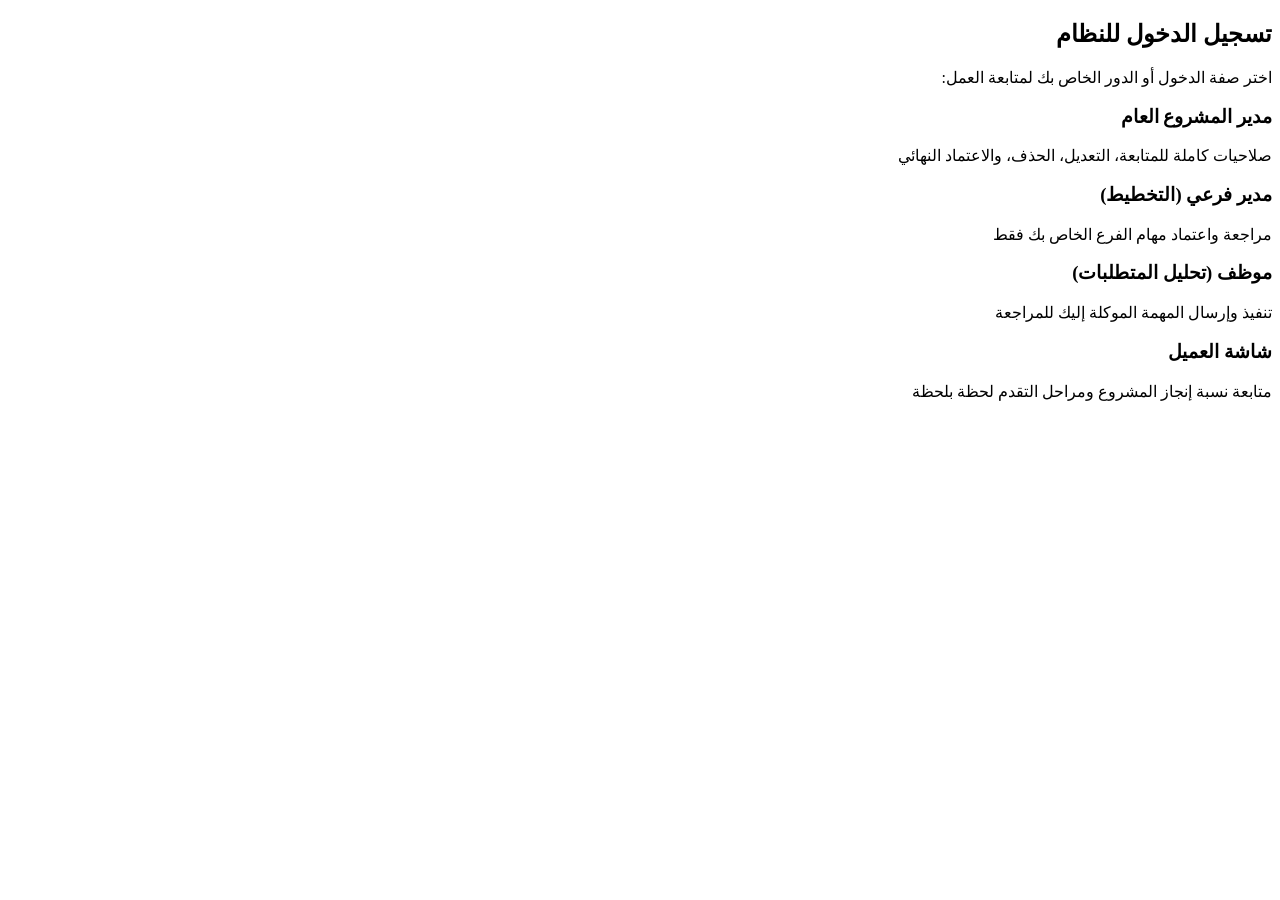
==== login.html @ 8e9c4784 "Add login page with role selection" ====
<!DOCTYPE html>
<html lang="ar" dir="rtl">
<head>
    <meta charset="UTF-8">
    <meta name="viewport" content="width=device-width, initial-scale=1.0">
    <title>تسجيل الدخول - نظام إدارة المشاريع البرمجية</title>
    <link rel="stylesheet" href="login.css">
</head>
<body>

    <div class="login-container">
        <h2>تسجيل الدخول للنظام</h2>
        <p>اختر صفة الدخول أو الدور الخاص بك لمتابعة العمل:</p>
        
        <div class="role-cards">
            <div class="role-card" onclick="loginAs('pm')">
                <h3>مدير المشروع العام</h3>
                <p>صلاحيات كاملة للمتابعة، التعديل، الحذف، والاعتماد النهائي</p>
            </div>
            
            <div class="role-card" onclick="loginAs('sub_pm')">
                <h3>مدير فرعي (التخطيط)</h3>
                <p>مراجعة واعتماد مهام الفرع الخاص بك فقط</p>
            </div>
            
            <div class="role-card" onclick="loginAs('dev')">
                <h3>موظف (تحليل المتطلبات)</h3>
                <p>تنفيذ وإرسال المهمة الموكلة إليك للمراجعة</p>
            </div>
            
            <div class="role-card client-card" onclick="loginAs('client')">
                <h3>شاشة العميل</h3>
                <p>متابعة نسبة إنجاز المشروع ومراحل التقدم لحظة بلحظة</p>
            </div>
        </div>
    </div>

    <script src="login.js"></script>
</body>
</html>
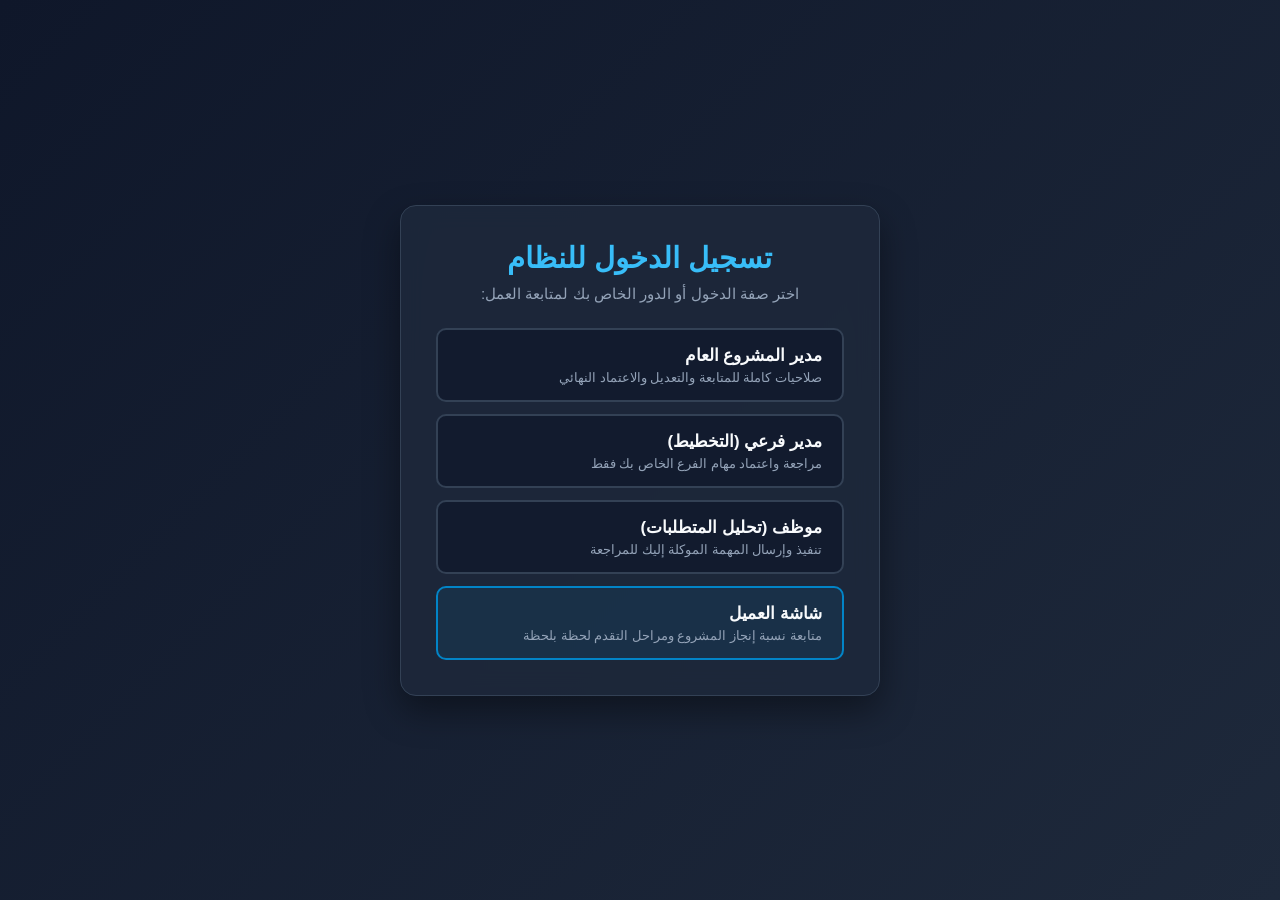
==== commit 1a561574: "Update project manager role description" ====
--- a/login.html
+++ b/login.html
@@ -15,7 +15,7 @@
         <div class="role-cards">
             <div class="role-card" onclick="loginAs('pm')">
                 <h3>مدير المشروع العام</h3>
-                <p>صلاحيات كاملة للمتابعة، التعديل، الحذف، والاعتماد النهائي</p>
+                <p>صلاحيات كاملة للمتابعة والتعديل والاعتماد النهائي</p>
             </div>
             
             <div class="role-card" onclick="loginAs('sub_pm')">
--- a/login.css
+++ b/login.css
@@ -0,0 +1,80 @@
+* {
+    box-sizing: border-box;
+    margin: 0;
+    padding: 0;
+    font-family: 'Segoe UI', Tahoma, Arial, sans-serif;
+}
+
+body {
+    background: linear-gradient(135deg, #0f172a 0%, #1e293b 100%);
+    color: #fff;
+    min-height: 100vh;
+    display: flex;
+    align-items: center;
+    justify-content: center;
+    padding: 20px;
+}
+
+.login-container {
+    background: rgba(30, 41, 59, 0.85);
+    border: 1px solid #334155;
+    padding: 35px;
+    border-radius: 16px;
+    max-width: 480px;
+    width: 100%;
+    text-align: center;
+    backdrop-filter: blur(12px);
+    box-shadow: 0 15px 35px rgba(0, 0, 0, 0.4);
+}
+
+.login-container h2 {
+    color: #38bdf8;
+    margin-bottom: 10px;
+    font-size: 1.8rem;
+}
+
+.login-container p {
+    color: #94a3b8;
+    margin-bottom: 25px;
+    font-size: 0.95rem;
+}
+
+.role-cards {
+    display: flex;
+    flex-direction: column;
+    gap: 12px;
+}
+
+.role-card {
+    background: rgba(15, 23, 42, 0.7);
+    border: 2px solid #334155;
+    padding: 15px 20px;
+    border-radius: 10px;
+    cursor: pointer;
+    transition: all 0.3s ease;
+    text-align: right;
+}
+
+.role-card:hover {
+    border-color: #38bdf8;
+    transform: translateY(-3px);
+    background: rgba(30, 41, 59, 0.9);
+    box-shadow: 0 5px 15px rgba(56, 189, 248, 0.2);
+}
+
+.client-card {
+    border-color: #0284c7;
+    background: rgba(2, 132, 199, 0.1);
+}
+
+.role-card h3 {
+    font-size: 1.05rem;
+    color: #f8fafc;
+    margin-bottom: 4px;
+}
+
+.role-card p {
+    font-size: 0.8rem;
+    color: #94a3b8;
+    margin: 0;
+}
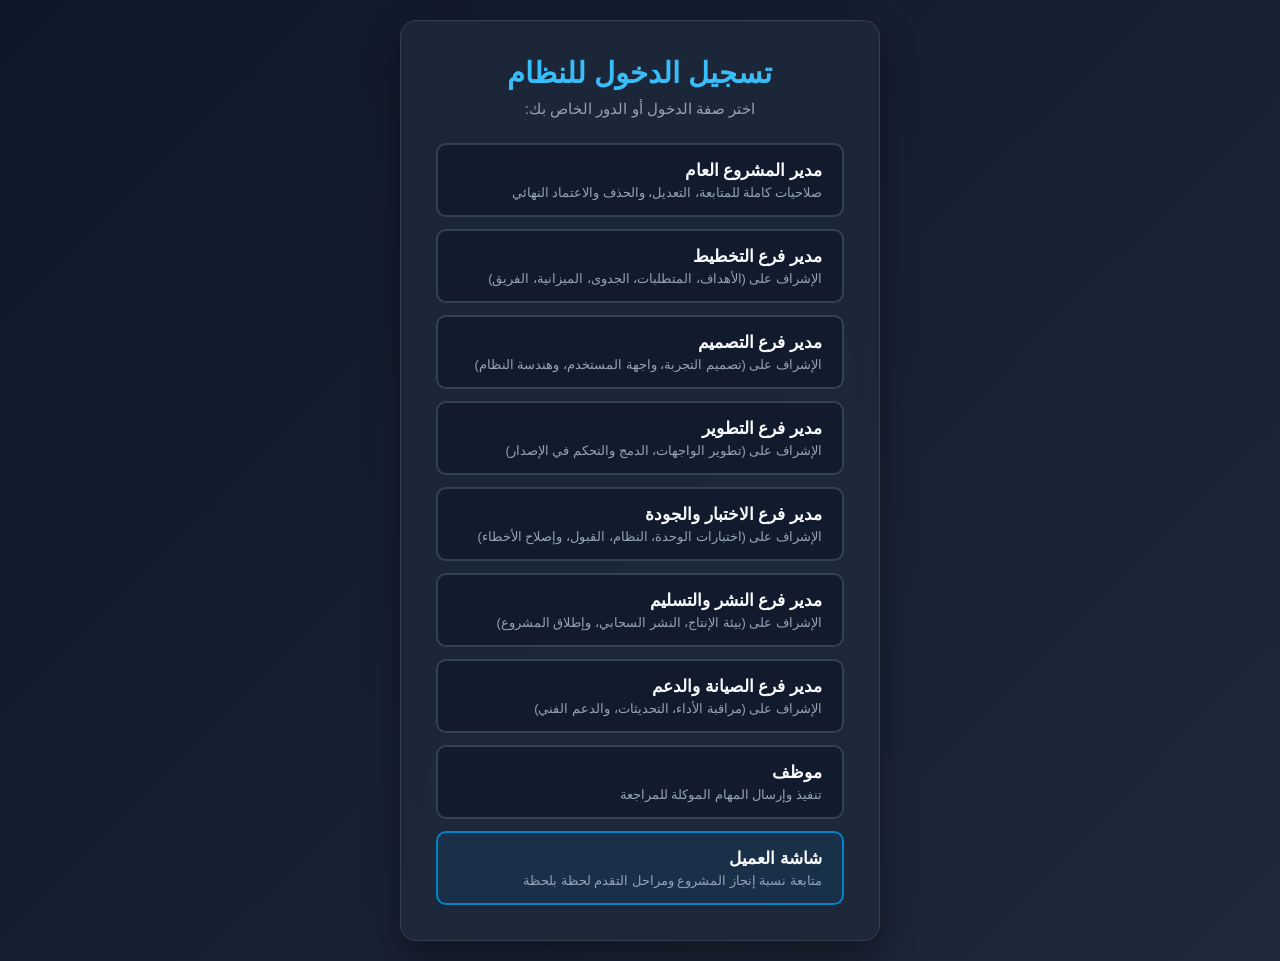
==== commit 594a2814: "Update login roles and descriptions in login.html" ====
--- a/login.html
+++ b/login.html
@@ -10,31 +10,62 @@
 
     <div class="login-container">
         <h2>تسجيل الدخول للنظام</h2>
-        <p>اختر صفة الدخول أو الدور الخاص بك لمتابعة العمل:</p>
+        <p>اختر صفة الدخول أو الدور الخاص بك:</p>
         
         <div class="role-cards">
-            <div class="role-card" onclick="loginAs('pm')">
+            <div class="role-card" onclick="loginAs('pm', 'مدير المشروع العام')">
                 <h3>مدير المشروع العام</h3>
-                <p>صلاحيات كاملة للمتابعة والتعديل والاعتماد النهائي</p>
+                <p>صلاحيات كاملة للمتابعة، التعديل، والحذف والاعتماد النهائي</p>
             </div>
             
-            <div class="role-card" onclick="loginAs('sub_pm')">
-                <h3>مدير فرعي (التخطيط)</h3>
-                <p>مراجعة واعتماد مهام الفرع الخاص بك فقط</p>
+            <div class="role-card" onclick="loginAs('sub_pm_1', 'مدير فرع التخطيط')">
+                <h3>مدير فرع التخطيط</h3>
+                <p>الإشراف على (الأهداف، المتطلبات، الجدوى، الميزانية، الفريق)</p>
+            </div>
+
+            <div class="role-card" onclick="loginAs('sub_pm_2', 'مدير فرع التصميم')">
+                <h3>مدير فرع التصميم</h3>
+                <p>الإشراف على (تصميم التجربة، واجهة المستخدم، وهندسة النظام)</p>
+            </div>
+
+            <div class="role-card" onclick="loginAs('sub_pm_3', 'مدير فرع التطوير')">
+                <h3>مدير فرع التطوير</h3>
+                <p>الإشراف على (تطوير الواجهات، الدمج والتحكم في الإصدار)</p>
+            </div>
+
+            <div class="role-card" onclick="loginAs('sub_pm_4', 'مدير فرع الاختبار والجودة')">
+                <h3>مدير فرع الاختبار والجودة</h3>
+                <p>الإشراف على (اختبارات الوحدة، النظام، القبول، وإصلاح الأخطاء)</p>
+            </div>
+
+            <div class="role-card" onclick="loginAs('sub_pm_5', 'مدير فرع النشر والتسليم')">
+                <h3>مدير فرع النشر والتسليم</h3>
+                <p>الإشراف على (بيئة الإنتاج، النشر السحابي، وإطلاق المشروع)</p>
+            </div>
+
+            <div class="role-card" onclick="loginAs('sub_pm_6', 'مدير فرع الصيانة والدعم')">
+                <h3>مدير فرع الصيانة والدعم</h3>
+                <p>الإشراف على (مراقبة الأداء، التحديثات، والدعم الفني)</p>
             </div>
             
-            <div class="role-card" onclick="loginAs('dev')">
-                <h3>موظف (تحليل المتطلبات)</h3>
-                <p>تنفيذ وإرسال المهمة الموكلة إليك للمراجعة</p>
+            <div class="role-card" onclick="loginAs('dev', 'موظف تنفيذي')">
+                <h3>موظف</h3>
+                <p>تنفيذ وإرسال المهام الموكلة للمراجعة</p>
             </div>
             
-            <div class="role-card client-card" onclick="loginAs('client')">
+            <div class="role-card client-card" onclick="loginAs('client', 'شاشة العميل')">
                 <h3>شاشة العميل</h3>
                 <p>متابعة نسبة إنجاز المشروع ومراحل التقدم لحظة بلحظة</p>
             </div>
         </div>
     </div>
 
-    <script src="login.js"></script>
+    <script>
+        function loginAs(roleKey, roleName) {
+            localStorage.setItem('current_user_role', roleKey);
+            localStorage.setItem('current_user_name', roleName);
+            window.location.href = 'index.html';
+        }
+    </script>
 </body>
 </html>
